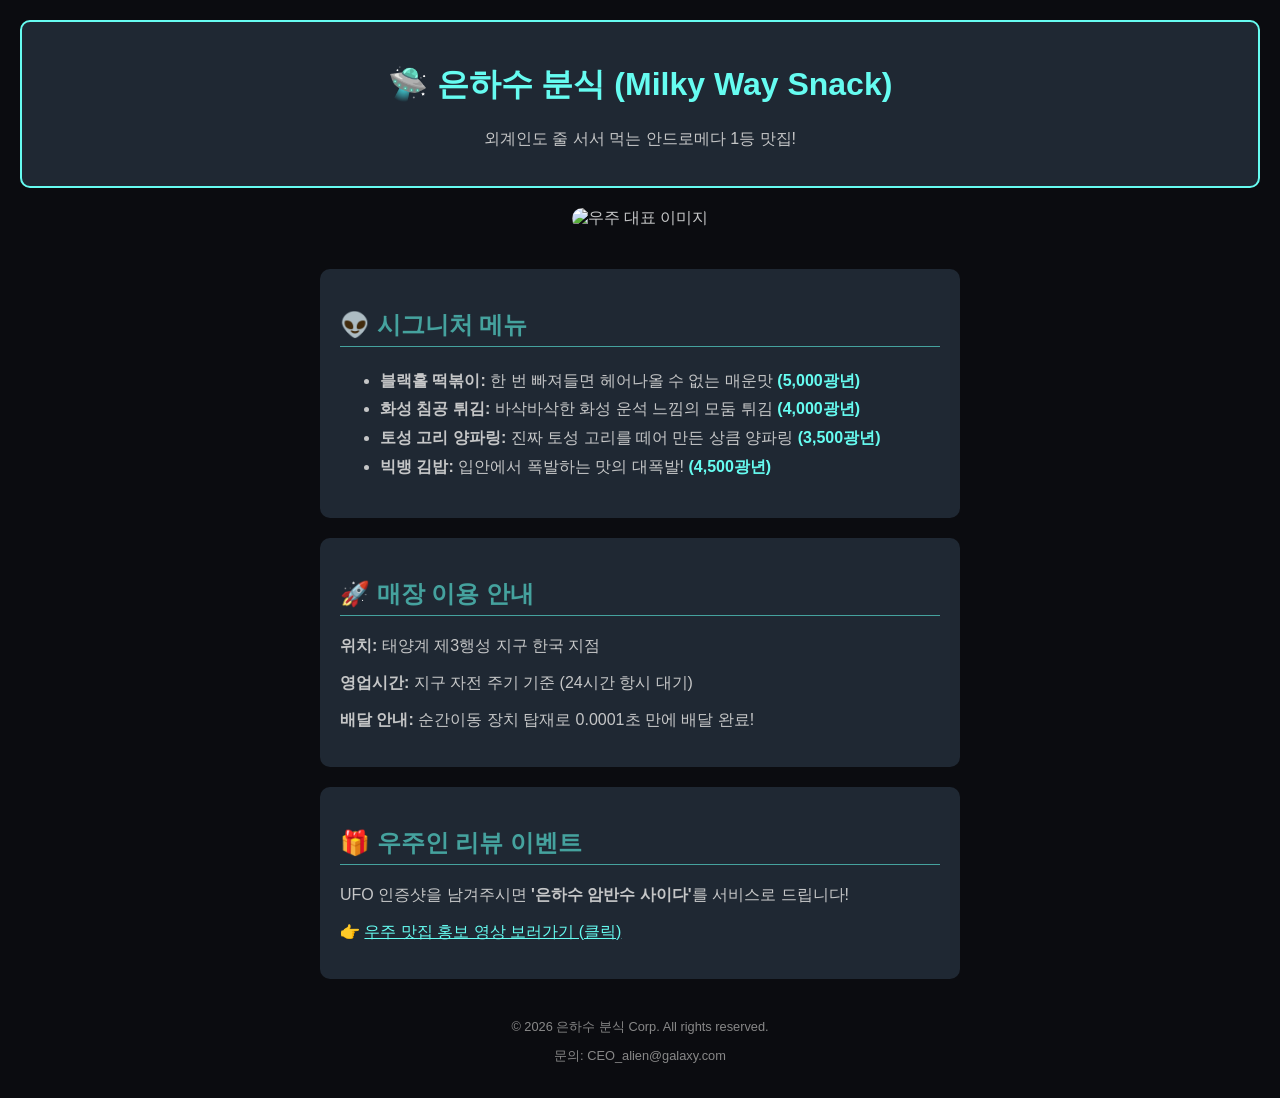
==== index.html @ c48d8801 "Update and rename gemini-code-1789517516756.html to index.html" ====
<!DOCTYPE html>
<html lang="ko">
<head>
    <meta charset="UTF-8">
    <title>🛸 은하수 분식 - 우주 최고의 맛집</title>
    <style>
        body {
            font-family: 'Arial', sans-serif;
            background-color: #0b0c10;
            color: #c5c6c7;
            margin: 0;
            padding: 20px;
            text-align: center;
        }
        header {
            background-color: #1f2833;
            padding: 20px;
            border-radius: 10px;
            border: 2px solid #66fcf1;
        }
        h1 { color: #66fcf1; }
        .intro-img {
            width: 300px;
            border-radius: 15px;
            margin: 20px 0;
        }
        section {
            background-color: #1f2833;
            margin: 20px auto;
            padding: 20px;
            max-width: 600px;
            border-radius: 10px;
            text-align: left;
        }
        h2 { color: #45a29e; border-bottom: 1px solid #45a29e; padding-bottom: 5px; }
        ul { line-height: 1.8; }
        .price { color: #66fcf1; font-weight: bold; }
        footer {
            margin-top: 40px;
            font-size: 0.8em;
            color: #888;
        }
    </style>
</head>
<body>

    <header>
        <h1>🛸 은하수 분식 (Milky Way Snack)</h1>
        <p>외계인도 줄 서서 먹는 안드로메다 1등 맛집!</p>
    </header>

    <img src="https://images.unsplash.com/photo-1451187580459-43490279c0fa?w=500" alt="우주 대표 이미지" class="intro-img">

    <section>
        <h2>👽 시그니처 메뉴</h2>
        <ul>
            <li><strong>블랙홀 떡볶이:</strong> 한 번 빠져들면 헤어나올 수 없는 매운맛 <span class="price">(5,000광년)</span></li>
            <li><strong>화성 침공 튀김:</strong> 바삭바삭한 화성 운석 느낌의 모둠 튀김 <span class="price">(4,000광년)</span></li>
            <li><strong>토성 고리 양파링:</strong> 진짜 토성 고리를 떼어 만든 상큼 양파링 <span class="price">(3,500광년)</span></li>
            <li><strong>빅뱅 김밥:</strong> 입안에서 폭발하는 맛의 대폭발! <span class="price">(4,500광년)</span></li>
        </ul>
    </section>

    <section>
        <h2>🚀 매장 이용 안내</h2>
        <p><strong>위치:</strong> 태양계 제3행성 지구 한국 지점</p>
        <p><strong>영업시간:</strong> 지구 자전 주기 기준 (24시간 항시 대기)</p>
        <p><strong>배달 안내:</strong> 순간이동 장치 탑재로 0.0001초 만에 배달 완료!</p>
    </section>

    <section>
        <h2>🎁 우주인 리뷰 이벤트</h2>
        <p>UFO 인증샷을 남겨주시면 <strong>'은하수 암반수 사이다'</strong>를 서비스로 드립니다!</p>
        <p>👉 <a href="https://www.youtube.com" target="_blank" style="color: #66fcf1;">우주 맛집 홍보 영상 보러가기 (클릭)</a></p>
    </section>

    <footer>
        <p>© 2026 은하수 분식 Corp. All rights reserved.</p>
        <p>문의: CEO_alien@galaxy.com</p>
    </footer>

</body>
</html>
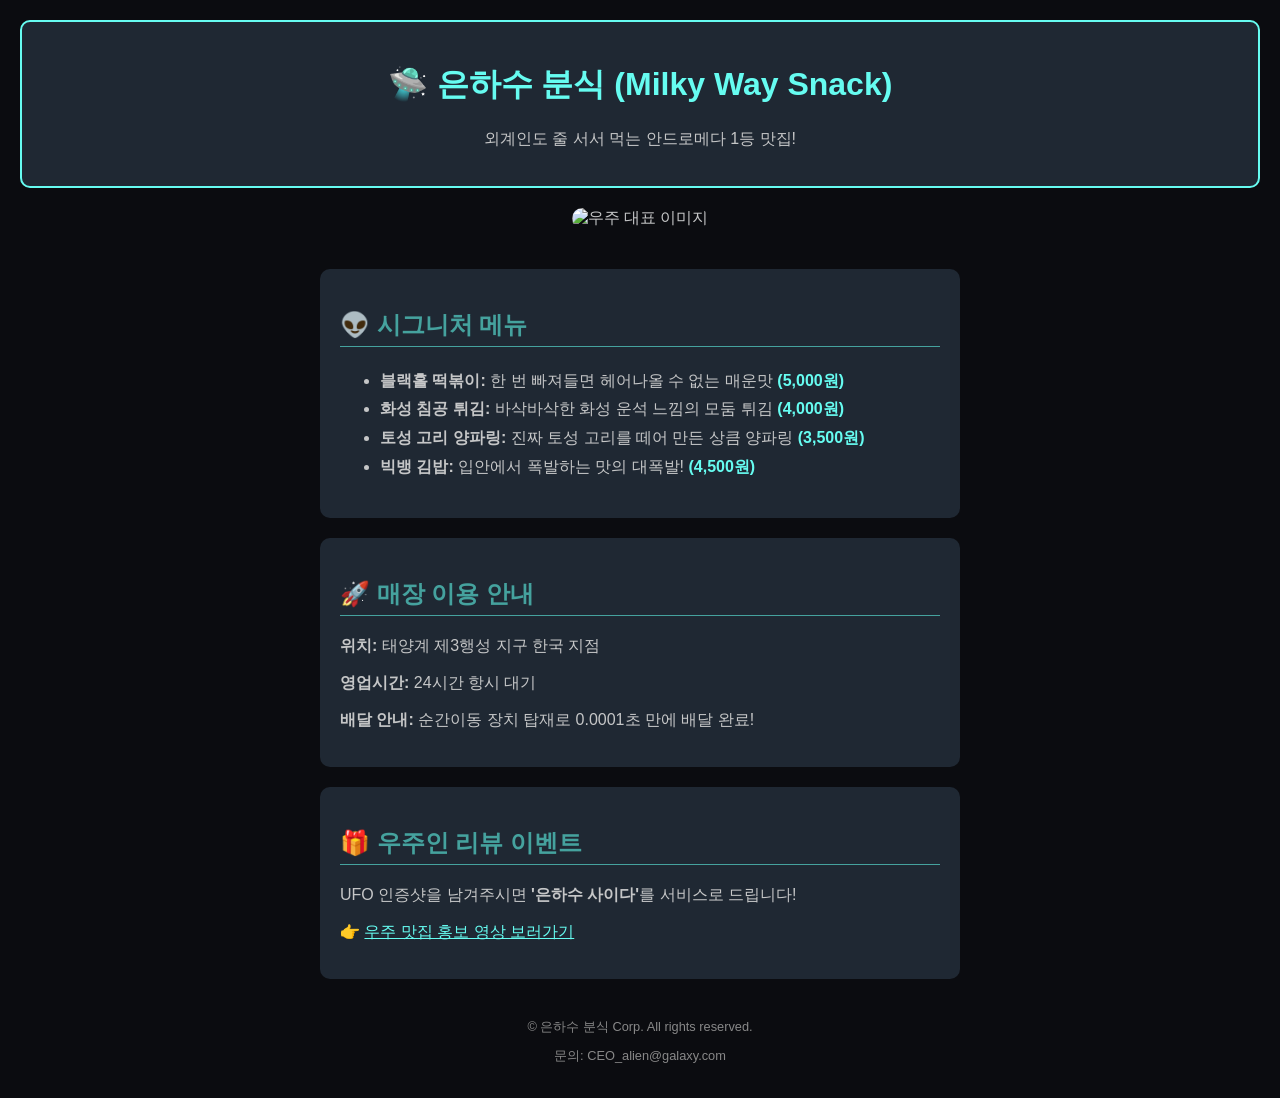
==== commit f0d60576: "index.html" ====
--- a/index.html
+++ b/index.html
@@ -54,28 +54,28 @@
     <section>
         <h2>👽 시그니처 메뉴</h2>
         <ul>
-            <li><strong>블랙홀 떡볶이:</strong> 한 번 빠져들면 헤어나올 수 없는 매운맛 <span class="price">(5,000광년)</span></li>
-            <li><strong>화성 침공 튀김:</strong> 바삭바삭한 화성 운석 느낌의 모둠 튀김 <span class="price">(4,000광년)</span></li>
-            <li><strong>토성 고리 양파링:</strong> 진짜 토성 고리를 떼어 만든 상큼 양파링 <span class="price">(3,500광년)</span></li>
-            <li><strong>빅뱅 김밥:</strong> 입안에서 폭발하는 맛의 대폭발! <span class="price">(4,500광년)</span></li>
+            <li><strong>블랙홀 떡볶이:</strong> 한 번 빠져들면 헤어나올 수 없는 매운맛 <span class="price">(5,000원)</span></li>
+            <li><strong>화성 침공 튀김:</strong> 바삭바삭한 화성 운석 느낌의 모둠 튀김 <span class="price">(4,000원)</span></li>
+            <li><strong>토성 고리 양파링:</strong> 진짜 토성 고리를 떼어 만든 상큼 양파링 <span class="price">(3,500원)</span></li>
+            <li><strong>빅뱅 김밥:</strong> 입안에서 폭발하는 맛의 대폭발! <span class="price">(4,500원)</span></li>
         </ul>
     </section>
 
     <section>
         <h2>🚀 매장 이용 안내</h2>
         <p><strong>위치:</strong> 태양계 제3행성 지구 한국 지점</p>
-        <p><strong>영업시간:</strong> 지구 자전 주기 기준 (24시간 항시 대기)</p>
+        <p><strong>영업시간:</strong> 24시간 항시 대기</p>
         <p><strong>배달 안내:</strong> 순간이동 장치 탑재로 0.0001초 만에 배달 완료!</p>
     </section>
 
     <section>
         <h2>🎁 우주인 리뷰 이벤트</h2>
-        <p>UFO 인증샷을 남겨주시면 <strong>'은하수 암반수 사이다'</strong>를 서비스로 드립니다!</p>
-        <p>👉 <a href="https://www.youtube.com" target="_blank" style="color: #66fcf1;">우주 맛집 홍보 영상 보러가기 (클릭)</a></p>
+        <p>UFO 인증샷을 남겨주시면 <strong>'은하수 사이다'</strong>를 서비스로 드립니다!</p>
+        <p>👉 <a href="https://www.youtube.com" target="_blank" style="color: #66fcf1;">우주 맛집 홍보 영상 보러가기</a></p>
     </section>
 
     <footer>
-        <p>© 2026 은하수 분식 Corp. All rights reserved.</p>
+        <p>© 은하수 분식 Corp. All rights reserved.</p>
         <p>문의: CEO_alien@galaxy.com</p>
     </footer>
 
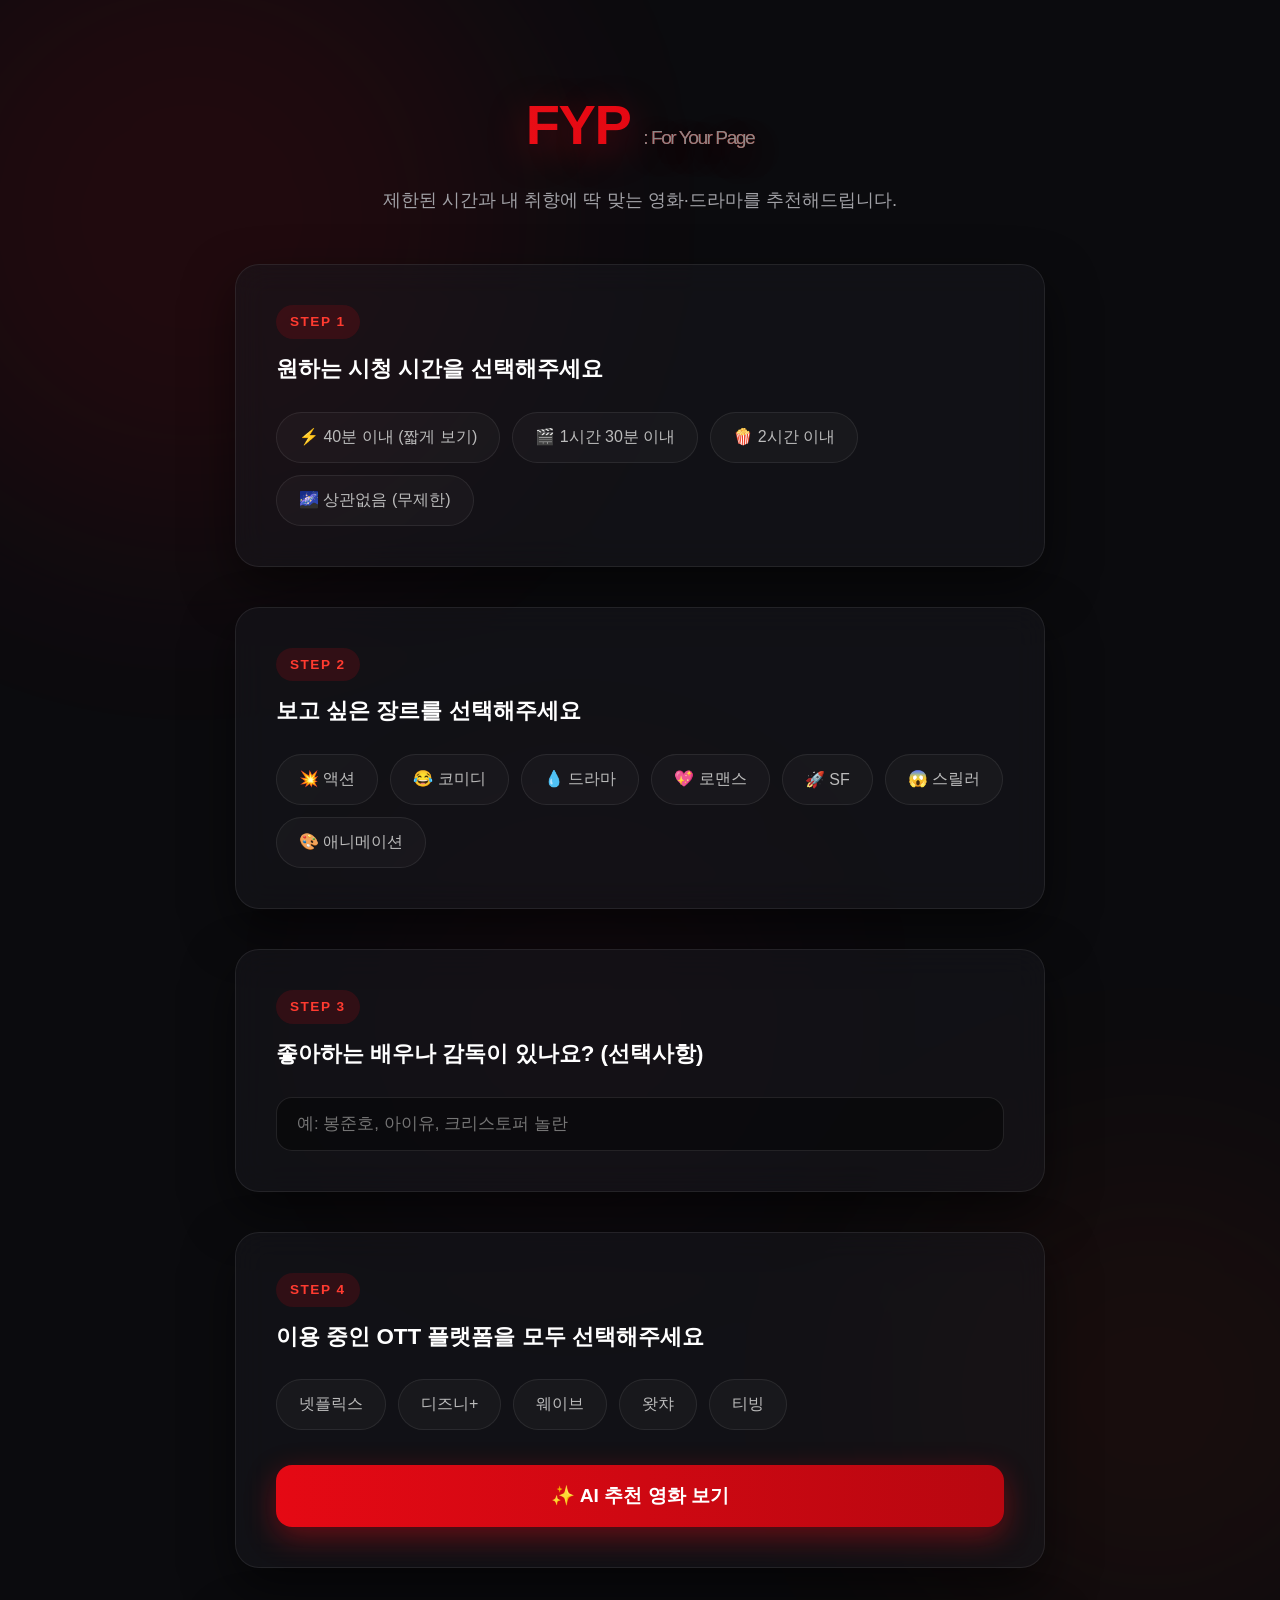
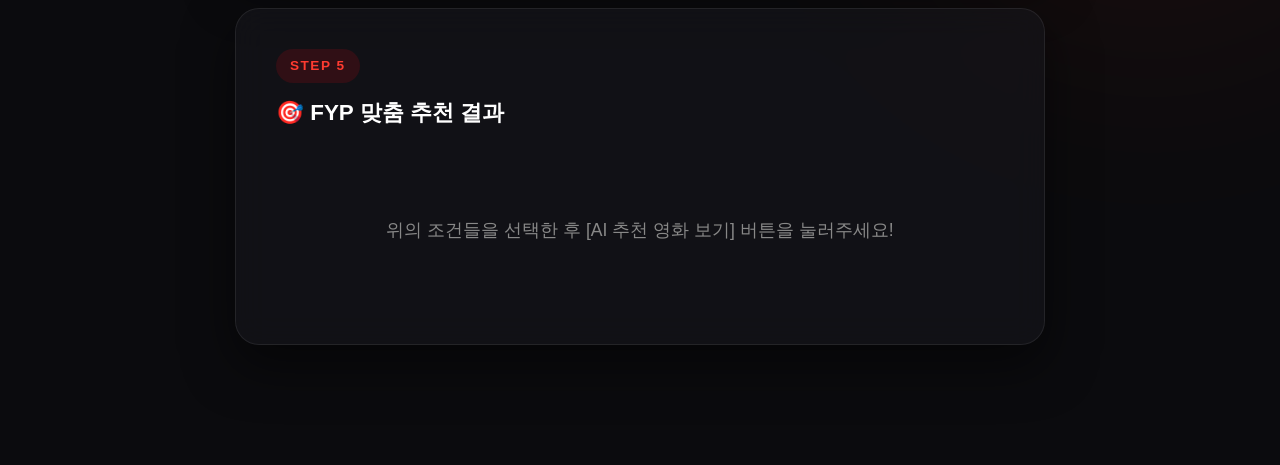
==== commit 6588124a: "Add files via upload" ====
--- a/index.html
+++ b/index.html
@@ -1,83 +1,123 @@
 <!DOCTYPE html>
 <html lang="ko">
 <head>
-    <meta charset="UTF-8">
-    <title>🛸 은하수 분식 - 우주 최고의 맛집</title>
-    <style>
-        body {
-            font-family: 'Arial', sans-serif;
-            background-color: #0b0c10;
-            color: #c5c6c7;
-            margin: 0;
-            padding: 20px;
-            text-align: center;
-        }
-        header {
-            background-color: #1f2833;
-            padding: 20px;
-            border-radius: 10px;
-            border: 2px solid #66fcf1;
-        }
-        h1 { color: #66fcf1; }
-        .intro-img {
-            width: 300px;
-            border-radius: 15px;
-            margin: 20px 0;
-        }
-        section {
-            background-color: #1f2833;
-            margin: 20px auto;
-            padding: 20px;
-            max-width: 600px;
-            border-radius: 10px;
-            text-align: left;
-        }
-        h2 { color: #45a29e; border-bottom: 1px solid #45a29e; padding-bottom: 5px; }
-        ul { line-height: 1.8; }
-        .price { color: #66fcf1; font-weight: bold; }
-        footer {
-            margin-top: 40px;
-            font-size: 0.8em;
-            color: #888;
-        }
-    </style>
+  <meta charset="UTF-8">
+  <meta name="viewport" content="width=device-width, initial-scale=1.0">
+  <title>FYP - For Your Page</title>
+  <link rel="stylesheet" href="style.css">
 </head>
 <body>
 
-    <header>
-        <h1>🛸 은하수 분식 (Milky Way Snack)</h1>
-        <p>외계인도 줄 서서 먹는 안드로메다 1등 맛집!</p>
-    </header>
+  <!-- ✨ 배경 오로라(Ambient Light) 효과 -->
+  <div class="ambient-light light-1"></div>
+  <div class="ambient-light light-2"></div>
+  <div class="ambient-light light-3"></div>
 
-    <img src="https://images.unsplash.com/photo-1451187580459-43490279c0fa?w=500" alt="우주 대표 이미지" class="intro-img">
+  <!-- 헤더 -->
+  <header class="header">
+    <h1>FYP <span>: For Your Page</span></h1>
+    <p>제한된 시간과 내 취향에 딱 맞는 영화·드라마를 추천해드립니다.</p>
+  </header>
 
-    <section>
-        <h2>👽 시그니처 메뉴</h2>
-        <ul>
-            <li><strong>블랙홀 떡볶이:</strong> 한 번 빠져들면 헤어나올 수 없는 매운맛 <span class="price">(5,000원)</span></li>
-            <li><strong>화성 침공 튀김:</strong> 바삭바삭한 화성 운석 느낌의 모둠 튀김 <span class="price">(4,000원)</span></li>
-            <li><strong>토성 고리 양파링:</strong> 진짜 토성 고리를 떼어 만든 상큼 양파링 <span class="price">(3,500원)</span></li>
-            <li><strong>빅뱅 김밥:</strong> 입안에서 폭발하는 맛의 대폭발! <span class="price">(4,500원)</span></li>
-        </ul>
+  <!-- 메인 컨테이너 -->
+  <main class="container">
+
+    <!-- STEP 1: 영상 길이 -->
+    <section class="step-card" id="step1">
+      <div class="step-header">
+        <span class="step-number">STEP 1</span>
+        <h2>원하는 시청 시간을 선택해주세요</h2>
+      </div>
+      <div class="options-grid">
+        <button class="opt-btn" data-time="40">⚡ 40분 이내 (짧게 보기)</button>
+        <button class="opt-btn" data-time="90">🎬 1시간 30분 이내</button>
+        <button class="opt-btn" data-time="120">🍿 2시간 이내</button>
+        <button class="opt-btn" data-time="999">🌌 상관없음 (무제한)</button>
+      </div>
     </section>
 
-    <section>
-        <h2>🚀 매장 이용 안내</h2>
-        <p><strong>위치:</strong> 태양계 제3행성 지구 한국 지점</p>
-        <p><strong>영업시간:</strong> 24시간 항시 대기</p>
-        <p><strong>배달 안내:</strong> 순간이동 장치 탑재로 0.0001초 만에 배달 완료!</p>
+    <!-- STEP 2: 장르 선택 -->
+    <section class="step-card" id="step2">
+      <div class="step-header">
+        <span class="step-number">STEP 2</span>
+        <h2>보고 싶은 장르를 선택해주세요</h2>
+      </div>
+      <div class="options-grid" id="genre-grid">
+        <button class="opt-btn genre-btn" data-genre="28">💥 액션</button>
+        <button class="opt-btn genre-btn" data-genre="35">😂 코미디</button>
+        <button class="opt-btn genre-btn" data-genre="18">💧 드라마</button>
+        <button class="opt-btn genre-btn" data-genre="10749">💖 로맨스</button>
+        <button class="opt-btn genre-btn" data-genre="878">🚀 SF</button>
+        <button class="opt-btn genre-btn" data-genre="53">😱 스릴러</button>
+        <button class="opt-btn genre-btn" data-genre="16">🎨 애니메이션</button>
+      </div>
     </section>
 
-    <section>
-        <h2>🎁 우주인 리뷰 이벤트</h2>
-        <p>UFO 인증샷을 남겨주시면 <strong>'은하수 사이다'</strong>를 서비스로 드립니다!</p>
-        <p>👉 <a href="https://www.youtube.com" target="_blank" style="color: #66fcf1;">우주 맛집 홍보 영상 보러가기</a></p>
+    <!-- STEP 3: 감독 및 배우 -->
+    <section class="step-card" id="step3">
+      <div class="step-header">
+        <span class="step-number">STEP 3</span>
+        <h2>좋아하는 배우나 감독이 있나요? (선택사항)</h2>
+      </div>
+      <div class="input-group">
+        <input type="text" id="person-input" placeholder="예: 봉준호, 아이유, 크리스토퍼 놀란">
+      </div>
     </section>
 
-    <footer>
-        <p>© 은하수 분식 Corp. All rights reserved.</p>
-        <p>문의: CEO_alien@galaxy.com</p>
-    </footer>
+    <!-- STEP 4: 구독 서비스 (OTT) -->
+    <section class="step-card" id="step4">
+      <div class="step-header">
+        <span class="step-number">STEP 4</span>
+        <h2>이용 중인 OTT 플랫폼을 모두 선택해주세요</h2>
+      </div>
+      <div class="options-grid">
+        <button class="opt-btn ott-btn" data-ott="8">넷플릭스</button>
+        <button class="opt-btn ott-btn" data-ott="337">디즈니+</button>
+        <button class="opt-btn ott-btn" data-ott="356">웨이브</button>
+        <button class="opt-btn ott-btn" data-ott="97">왓챠</button>
+        <button class="opt-btn ott-btn" data-ott="96">티빙</button>
+      </div>
 
+      <button id="search-btn" class="submit-btn">✨ AI 추천 영화 보기</button>
+    </section>
+
+    <!-- STEP 5: 결과 화면 -->
+    <section class="step-card" id="step5">
+      <div class="step-header">
+        <span class="step-number">STEP 5</span>
+        <h2>🎯 FYP 맞춤 추천 결과</h2>
+      </div>
+      <div id="results-grid" class="results-grid">
+        <p class="placeholder-text">위의 조건들을 선택한 후 [AI 추천 영화 보기] 버튼을 눌러주세요!</p>
+      </div>
+      
+      <button id="more-btn" class="more-btn" style="display: none;">👇 더 많은 추천 보기 (+6)</button>
+    </section>
+
+  </main>
+
+  <!-- 상세 정보 팝업 모달 -->
+  <div id="movie-modal" class="modal-overlay">
+    <div class="modal-content">
+      <button class="close-btn" id="modal-close">&times;</button>
+      <img id="modal-img" class="modal-poster" src="" alt="영화 포스터">
+      <h2 id="modal-title" class="modal-title">영화 제목</h2>
+      <div id="modal-meta" class="modal-meta">⭐ 평점 | 📅 개봉일</div>
+      <p id="modal-overview" class="modal-overview">줄거리 내용이 들어갑니다.</p>
+
+      <!-- ✨ 스크롤 가능한 다중 리뷰 박스 -->
+      <div class="review-box">
+        <div class="review-title">💬 글로벌 유저 리뷰</div>
+        <div id="modal-review-list">
+          <!-- 리뷰 목록이 여기에 생성됩니다 -->
+        </div>
+      </div>
+      
+      <a id="btn-watch-link" class="modal-action-btn btn-watch" target="_blank" href="#">🍿 바로 감상하기 (OTT 검색)</a>
+      <a id="btn-trailer-link" class="modal-action-btn btn-trailer" target="_blank" href="#">🎬 유튜브 예고편 보기</a>
+    </div>
+  </div>
+
+  <script src="script.js"></script>
 </body>
-</html>
+</html>
--- a/style.css
+++ b/style.css
@@ -0,0 +1,175 @@
+@import url('https://cdn.jsdelivr.net/gh/orioncactus/pretendard@v1.3.9/dist/web/static/pretendard.css');
+
+* {
+  box-sizing: border-box;
+  margin: 0;
+  padding: 0;
+  font-family: 'Pretendard', -apple-system, BlinkMacSystemFont, "Segoe UI", Roboto, sans-serif;
+}
+
+/* 전체 스크롤바 */
+::-webkit-scrollbar { width: 10px; }
+::-webkit-scrollbar-track { background: #0b0b0e; }
+::-webkit-scrollbar-thumb { background: #333; border-radius: 10px; }
+::-webkit-scrollbar-thumb:hover { background: #e50914; }
+
+body {
+  background-color: #0b0b0e;
+  color: #f5f5f7;
+  line-height: 1.6;
+  scroll-behavior: smooth;
+  min-height: 100vh;
+  -webkit-font-smoothing: antialiased;
+  -moz-osx-font-smoothing: grayscale;
+  overflow-x: hidden;
+  position: relative;
+}
+
+/* 배경 오로라 */
+.ambient-light {
+  position: absolute;
+  border-radius: 50%;
+  filter: blur(120px);
+  -webkit-filter: blur(120px);
+  z-index: -1;
+  opacity: 0.4;
+  animation: floatLight 12s infinite alternate ease-in-out;
+}
+.light-1 { top: -5%; left: -10%; width: 50vw; height: 50vw; background: rgba(229, 9, 20, 0.25); }
+.light-2 { bottom: 20%; right: -10%; width: 40vw; height: 40vw; background: rgba(255, 60, 0, 0.15); animation-duration: 15s; }
+.light-3 { top: 40%; left: 30%; width: 30vw; height: 30vw; background: rgba(150, 0, 20, 0.15); animation-duration: 18s; }
+
+@keyframes floatLight {
+  0% { transform: translate(0, 0) scale(1); }
+  100% { transform: translate(10%, 15%) scale(1.2); }
+}
+
+/* 공통 UI 디자인 */
+.header { text-align: center; padding: 80px 20px 50px; }
+.header h1 {
+  font-size: 3.5rem; font-weight: 800; letter-spacing: -1.5px;
+  background: linear-gradient(90deg, #ff2a2a, #e50914, #ff8c00);
+  -webkit-background-clip: text; -webkit-text-fill-color: transparent;
+  margin-bottom: 15px; text-shadow: 0 10px 40px rgba(229, 9, 20, 0.4);
+}
+.header h1 span { font-size: 1.2rem; font-weight: 500; -webkit-text-fill-color: #888; }
+.header p { color: #a1a1a6; font-size: 1.15rem; font-weight: 300; }
+
+.container { max-width: 850px; margin: 0 auto; padding: 0 20px 80px; }
+
+.step-card {
+  background: rgba(25, 25, 30, 0.5); backdrop-filter: blur(16px);
+  -webkit-backdrop-filter: blur(16px); border: 1px solid rgba(255, 255, 255, 0.08);
+  border-radius: 24px; padding: 40px; margin-bottom: 40px;
+  box-shadow: 0 20px 50px rgba(0, 0, 0, 0.5);
+  transition: transform 0.4s cubic-bezier(0.175, 0.885, 0.32, 1.275), border-color 0.3s;
+}
+.step-card:hover { border-color: rgba(229, 9, 20, 0.3); transform: translateY(-5px); }
+.step-header { margin-bottom: 25px; }
+.step-number {
+  display: inline-block; background: rgba(229, 9, 20, 0.15); color: #ff3b30;
+  padding: 6px 14px; border-radius: 20px; font-weight: 700; font-size: 0.85rem;
+  letter-spacing: 1.5px; margin-bottom: 12px;
+}
+.step-header h2 { font-size: 1.4rem; font-weight: 600; color: #ffffff; }
+
+.options-grid { display: flex; flex-wrap: wrap; gap: 12px; }
+.opt-btn {
+  background-color: rgba(255, 255, 255, 0.03); color: #bbb; border: 1px solid rgba(255, 255, 255, 0.08);
+  padding: 14px 22px; border-radius: 30px; cursor: pointer; font-size: 1rem; font-weight: 500; transition: all 0.3s ease;
+}
+.opt-btn:hover { background-color: rgba(255, 255, 255, 0.1); color: #fff; }
+.opt-btn.selected {
+  background: linear-gradient(135deg, #e50914, #b80710); color: #fff;
+  border-color: transparent; font-weight: 700; box-shadow: 0 8px 20px rgba(229, 9, 20, 0.4); transform: translateY(-2px);
+}
+
+.input-group input {
+  width: 100%; padding: 16px 20px; border-radius: 16px; border: 1px solid rgba(255, 255, 255, 0.1);
+  background-color: rgba(0, 0, 0, 0.4); color: #fff; font-size: 1.05rem; transition: all 0.3s ease;
+}
+.input-group input:focus { outline: none; border-color: #e50914; box-shadow: 0 0 0 4px rgba(229, 9, 20, 0.2); }
+
+.submit-btn {
+  width: 100%; margin-top: 35px; padding: 18px;
+  background: linear-gradient(270deg, #e50914, #ff2a2a, #b80710, #e50914); background-size: 300% 300%;
+  animation: gradientShift 4s ease infinite; color: white; border: none; border-radius: 16px;
+  font-size: 1.2rem; font-weight: 700; cursor: pointer; transition: all 0.3s ease; box-shadow: 0 10px 30px rgba(229, 9, 20, 0.4);
+}
+@keyframes gradientShift { 0% { background-position: 0% 50%; } 50% { background-position: 100% 50%; } 100% { background-position: 0% 50%; } }
+.submit-btn:hover { transform: translateY(-4px) scale(1.02); box-shadow: 0 15px 40px rgba(229, 9, 20, 0.6); }
+
+.more-btn {
+  width: 100%; margin-top: 35px; padding: 16px; background-color: transparent; color: #e50914;
+  border: 2px solid rgba(229, 9, 20, 0.4); border-radius: 16px; font-size: 1.1rem; font-weight: 700; cursor: pointer; transition: all 0.3s ease;
+}
+.more-btn:hover { background-color: rgba(229, 9, 20, 0.15); border-color: #e50914; transform: translateY(-2px); }
+
+/* 영화 카드 */
+.results-grid { display: grid; grid-template-columns: repeat(auto-fill, minmax(200px, 1fr)); gap: 24px; margin-top: 25px; }
+.placeholder-text { grid-column: 1 / -1; text-align: center; color: #888; padding: 60px 0; font-size: 1.1rem; }
+.movie-card {
+  background-color: #121218; border-radius: 16px; overflow: hidden; cursor: pointer; border: 1px solid rgba(255, 255, 255, 0.05);
+  animation: fadeInUp 0.6s ease forwards; transition: all 0.4s cubic-bezier(0.175, 0.885, 0.32, 1.275);
+}
+@keyframes fadeInUp { from { opacity: 0; transform: translateY(30px); } to { opacity: 1; transform: translateY(0); } }
+.movie-card:hover { transform: translateY(-12px) scale(1.03); box-shadow: 0 20px 40px rgba(0, 0, 0, 0.8), 0 0 25px rgba(229, 9, 20, 0.25); border-color: rgba(229, 9, 20, 0.5); }
+.movie-card img { width: 100%; height: 300px; object-fit: cover; }
+.movie-info { padding: 18px; }
+.movie-info h3 { font-size: 1.15rem; font-weight: 600; margin-bottom: 8px; white-space: nowrap; overflow: hidden; text-overflow: ellipsis; }
+.movie-info p { font-size: 0.9rem; color: #a1a1a6; }
+.match-badge { display: inline-block; background: rgba(229, 9, 20, 0.15); color: #ff3b30; font-size: 0.85rem; font-weight: 700; padding: 6px 10px; border-radius: 8px; margin-top: 12px; }
+
+/* 팝업 모달 */
+.modal-overlay {
+  display: none; position: fixed; top: 0; left: 0; width: 100%; height: 100%;
+  background: rgba(0, 0, 0, 0.5); backdrop-filter: blur(25px); -webkit-backdrop-filter: blur(25px);
+  z-index: 1000; justify-content: center; align-items: center; padding: 20px;
+  opacity: 0; animation: modalFadeIn 0.3s ease forwards;
+}
+@keyframes modalFadeIn { to { opacity: 1; } }
+.modal-content {
+  background-color: rgba(20, 20, 25, 0.85); border-radius: 28px; max-width: 500px; width: 100%;
+  max-height: 90vh; overflow-y: auto; padding: 35px; position: relative; border: 1px solid rgba(255, 255, 255, 0.15); box-shadow: 0 30px 60px rgba(0, 0, 0, 0.8);
+}
+.close-btn { position: absolute; top: 20px; right: 25px; font-size: 2.2rem; color: #888; cursor: pointer; border: none; background: none; transition: color 0.2s; }
+.close-btn:hover { color: #fff; }
+.modal-poster { width: 100%; height: 320px; object-fit: cover; border-radius: 16px; margin-bottom: 25px; box-shadow: 0 15px 30px rgba(0,0,0,0.6); }
+.modal-title { font-size: 1.9rem; font-weight: 800; color: #fff; margin-bottom: 12px; line-height: 1.2; }
+.modal-meta { font-size: 1rem; color: #ff3b30; margin-bottom: 18px; font-weight: 600; }
+.modal-overview { font-size: 1.05rem; color: #bbb; margin-bottom: 20px; line-height: 1.7; }
+
+/* 버튼 */
+.modal-action-btn { display: flex; justify-content: center; align-items: center; width: 100%; padding: 16px; margin-top: 12px; border-radius: 14px; text-decoration: none; font-weight: 700; font-size: 1.05rem; transition: all 0.3s ease; }
+.btn-watch { background: linear-gradient(90deg, #e50914, #ff2a2a); color: white; box-shadow: 0 10px 20px rgba(229, 9, 20, 0.3); }
+.btn-trailer { background-color: rgba(255, 255, 255, 0.05); color: white; border: 1px solid rgba(255, 255, 255, 0.15); }
+.btn-watch:hover { transform: translateY(-3px); box-shadow: 0 15px 25px rgba(229, 9, 20, 0.5); }
+.btn-trailer:hover { background-color: rgba(255, 255, 255, 0.1); transform: translateY(-3px); }
+
+/* ✨ 개선된 다중 리뷰 박스 */
+.review-box {
+  background: rgba(0, 0, 0, 0.4);
+  border-radius: 12px;
+  padding: 16px;
+  margin-bottom: 25px;
+  border-left: 4px solid #e50914;
+  box-shadow: inset 0 2px 10px rgba(0, 0, 0, 0.5);
+  /* 리뷰가 너무 길면 안에서 스크롤되도록 처리 */
+  max-height: 220px;
+  overflow-y: auto;
+}
+.review-box::-webkit-scrollbar { width: 6px; }
+.review-box::-webkit-scrollbar-thumb { background: rgba(255, 255, 255, 0.2); border-radius: 10px; }
+
+.review-title {
+  font-size: 0.9rem; color: #888; margin-bottom: 12px; font-weight: 700;
+  position: sticky; top: 0; background: rgba(18, 18, 24, 0.9); padding-bottom: 5px;
+}
+
+.review-item {
+  margin-bottom: 15px; padding-bottom: 15px; border-bottom: 1px solid rgba(255, 255, 255, 0.08);
+}
+.review-item:last-child { margin-bottom: 0; padding-bottom: 0; border-bottom: none; }
+
+.review-author { display: block; color: #e50914; font-weight: bold; margin-bottom: 4px; font-size: 0.9rem; }
+.review-content { font-size: 0.95rem; color: #ddd; line-height: 1.5; font-style: italic; white-space: pre-wrap; }
